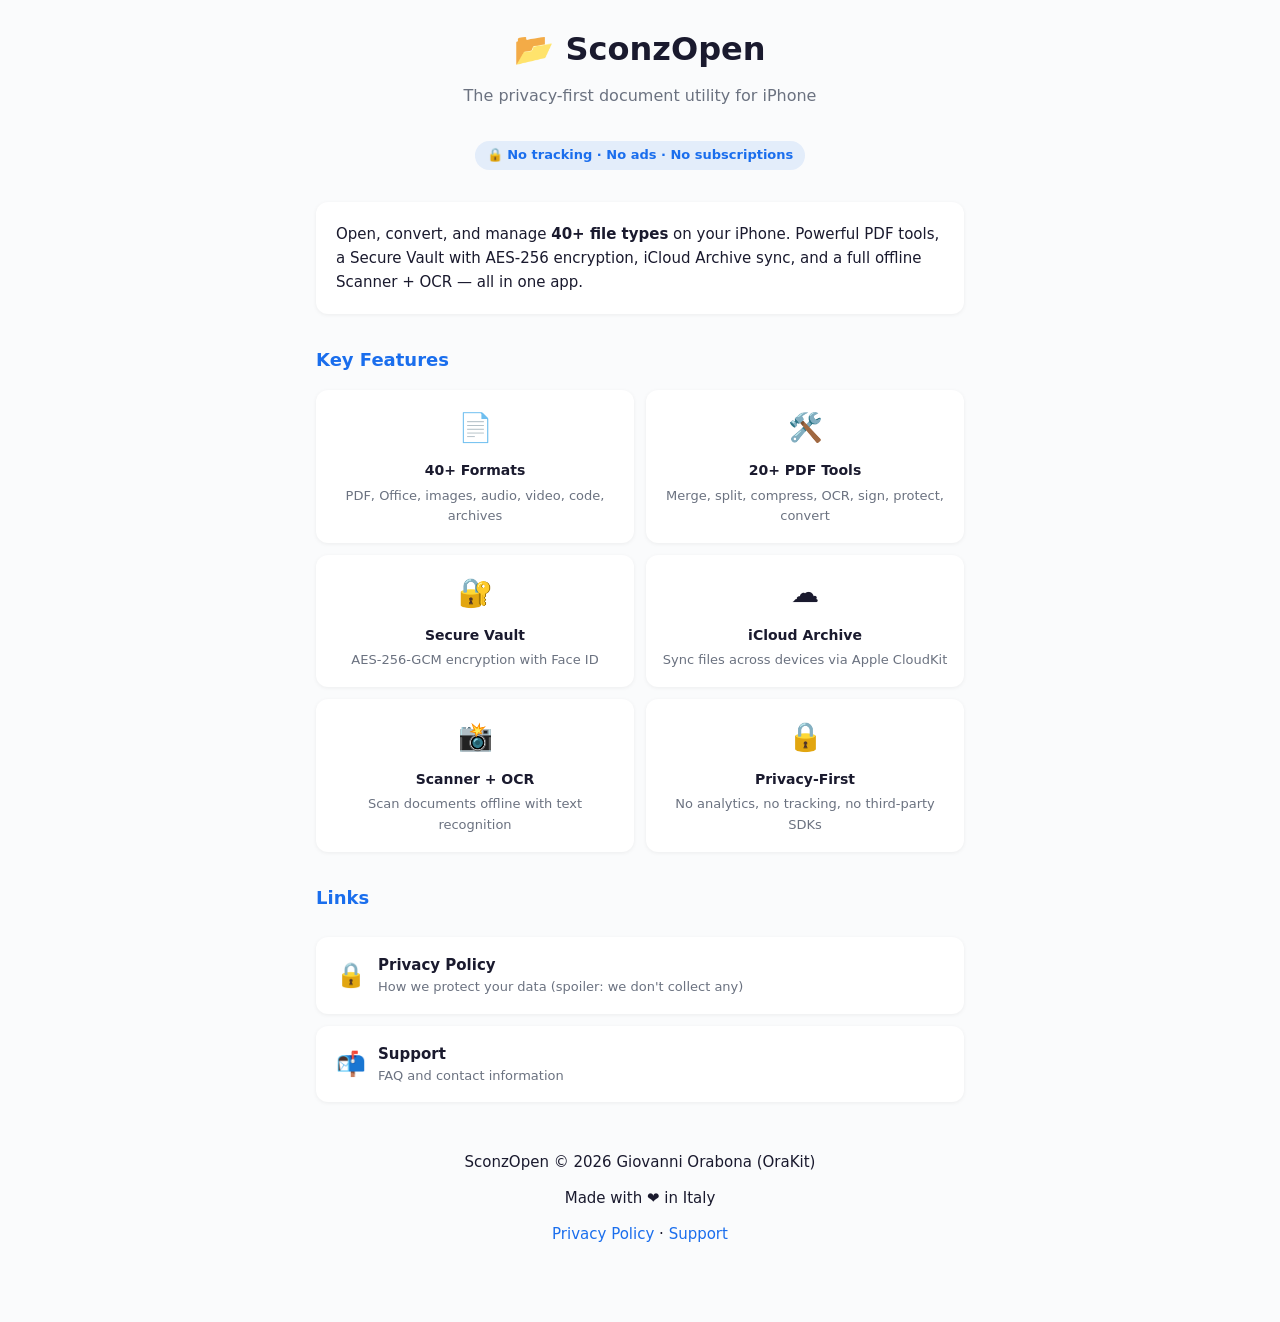
==== index.html @ a2bb9e18 "Initial commit: SconzOpen privacy, support & landing pages" ====
<!DOCTYPE html>
<html lang="en">
<head>
    <meta charset="UTF-8">
    <meta name="viewport" content="width=device-width, initial-scale=1.0">
    <title>SconzOpen — Document Utility for iOS</title>
    <meta name="description" content="SconzOpen: open, convert, and manage 40+ file types on iPhone. PDF tools, Secure Vault, iCloud Archive. Privacy-first, no tracking.">
    <style>
        :root {
            --ocean: #1A6EED;
            --bg: #FAFBFC;
            --card: #FFFFFF;
            --ink: #1A1A2E;
            --secondary: #6B7280;
        }
        @media (prefers-color-scheme: dark) {
            :root {
                --bg: #0F0F14;
                --card: #1C1C24;
                --ink: #F0F0F5;
                --secondary: #9CA3AF;
            }
        }
        * { margin: 0; padding: 0; box-sizing: border-box; }
        body {
            font-family: -apple-system, BlinkMacSystemFont, 'SF Pro Text', system-ui, sans-serif;
            background: var(--bg);
            color: var(--ink);
            line-height: 1.6;
            padding: 24px 16px 64px;
            max-width: 680px;
            margin: 0 auto;
        }
        h1 {
            font-size: 32px;
            font-weight: 700;
            margin-bottom: 8px;
            text-align: center;
        }
        .tagline {
            text-align: center;
            color: var(--secondary);
            font-size: 16px;
            margin-bottom: 32px;
        }
        h2 {
            font-size: 18px;
            font-weight: 600;
            margin-top: 32px;
            margin-bottom: 12px;
            color: var(--ocean);
        }
        p, li {
            font-size: 15px;
            color: var(--ink);
            margin-bottom: 12px;
        }
        ul {
            padding-left: 20px;
            margin-bottom: 16px;
        }
        .badge {
            display: block;
            text-align: center;
            margin-bottom: 32px;
        }
        .badge span {
            display: inline-block;
            background: rgba(26, 110, 237, 0.1);
            color: var(--ocean);
            font-size: 13px;
            font-weight: 600;
            padding: 4px 12px;
            border-radius: 20px;
        }
        .card {
            background: var(--card);
            border-radius: 12px;
            padding: 20px;
            margin: 16px 0;
            box-shadow: 0 1px 4px rgba(0,0,0,0.06);
        }
        .card p:last-child { margin-bottom: 0; }
        .feature-grid {
            display: grid;
            grid-template-columns: 1fr 1fr;
            gap: 12px;
            margin: 16px 0;
        }
        .feature-card {
            background: var(--card);
            border-radius: 12px;
            padding: 16px;
            box-shadow: 0 1px 4px rgba(0,0,0,0.06);
            text-align: center;
        }
        .feature-card .emoji {
            font-size: 28px;
            margin-bottom: 8px;
        }
        .feature-card h3 {
            font-size: 14px;
            font-weight: 600;
            margin-bottom: 4px;
        }
        .feature-card p {
            font-size: 13px;
            color: var(--secondary);
            margin-bottom: 0;
        }
        .links {
            display: flex;
            flex-direction: column;
            gap: 12px;
            margin-top: 24px;
        }
        .link-card {
            display: flex;
            align-items: center;
            gap: 12px;
            background: var(--card);
            border-radius: 12px;
            padding: 16px 20px;
            box-shadow: 0 1px 4px rgba(0,0,0,0.06);
            text-decoration: none;
            color: var(--ink);
            transition: box-shadow 0.2s;
        }
        .link-card:hover { box-shadow: 0 2px 8px rgba(0,0,0,0.12); }
        .link-card .emoji { font-size: 24px; }
        .link-card .label {
            font-size: 15px;
            font-weight: 600;
        }
        .link-card .desc {
            font-size: 13px;
            color: var(--secondary);
            margin-bottom: 0;
        }
        .app-store-btn {
            display: block;
            text-align: center;
            margin-top: 32px;
        }
        .app-store-btn a {
            display: inline-block;
            background: var(--ocean);
            color: #FFFFFF;
            font-size: 16px;
            font-weight: 600;
            padding: 14px 32px;
            border-radius: 14px;
            text-decoration: none;
            transition: opacity 0.2s;
        }
        .app-store-btn a:hover { opacity: 0.85; }
        footer {
            margin-top: 48px;
            text-align: center;
            color: var(--secondary);
            font-size: 13px;
        }
        footer a { color: var(--ocean); text-decoration: none; }
        footer a:hover { text-decoration: underline; }
    </style>
</head>
<body>

<h1>📂 SconzOpen</h1>
<p class="tagline">The privacy-first document utility for iPhone</p>
<div class="badge"><span>🔒 No tracking · No ads · No subscriptions</span></div>

<div class="card">
<p>Open, convert, and manage <strong>40+ file types</strong> on your iPhone. Powerful PDF tools, a Secure Vault with AES-256 encryption, iCloud Archive sync, and a full offline Scanner + OCR — all in one app.</p>
</div>

<h2>Key Features</h2>
<div class="feature-grid">
    <div class="feature-card">
        <div class="emoji">📄</div>
        <h3>40+ Formats</h3>
        <p>PDF, Office, images, audio, video, code, archives</p>
    </div>
    <div class="feature-card">
        <div class="emoji">🛠️</div>
        <h3>20+ PDF Tools</h3>
        <p>Merge, split, compress, OCR, sign, protect, convert</p>
    </div>
    <div class="feature-card">
        <div class="emoji">🔐</div>
        <h3>Secure Vault</h3>
        <p>AES-256-GCM encryption with Face ID</p>
    </div>
    <div class="feature-card">
        <div class="emoji">☁️</div>
        <h3>iCloud Archive</h3>
        <p>Sync files across devices via Apple CloudKit</p>
    </div>
    <div class="feature-card">
        <div class="emoji">📸</div>
        <h3>Scanner + OCR</h3>
        <p>Scan documents offline with text recognition</p>
    </div>
    <div class="feature-card">
        <div class="emoji">🔒</div>
        <h3>Privacy-First</h3>
        <p>No analytics, no tracking, no third-party SDKs</p>
    </div>
</div>

<h2>Links</h2>
<div class="links">
    <a href="privacy.html" class="link-card">
        <span class="emoji">🔒</span>
        <div>
            <div class="label">Privacy Policy</div>
            <p class="desc">How we protect your data (spoiler: we don't collect any)</p>
        </div>
    </a>
    <a href="support.html" class="link-card">
        <span class="emoji">📬</span>
        <div>
            <div class="label">Support</div>
            <p class="desc">FAQ and contact information</p>
        </div>
    </a>
</div>

<footer>
    <p>SconzOpen &copy; 2026 Giovanni Orabona (OraKit)</p>
    <p>Made with ❤️ in Italy</p>
    <p style="margin-top: 8px;">
        <a href="privacy.html">Privacy Policy</a> · <a href="support.html">Support</a>
    </p>
</footer>

</body>
</html>
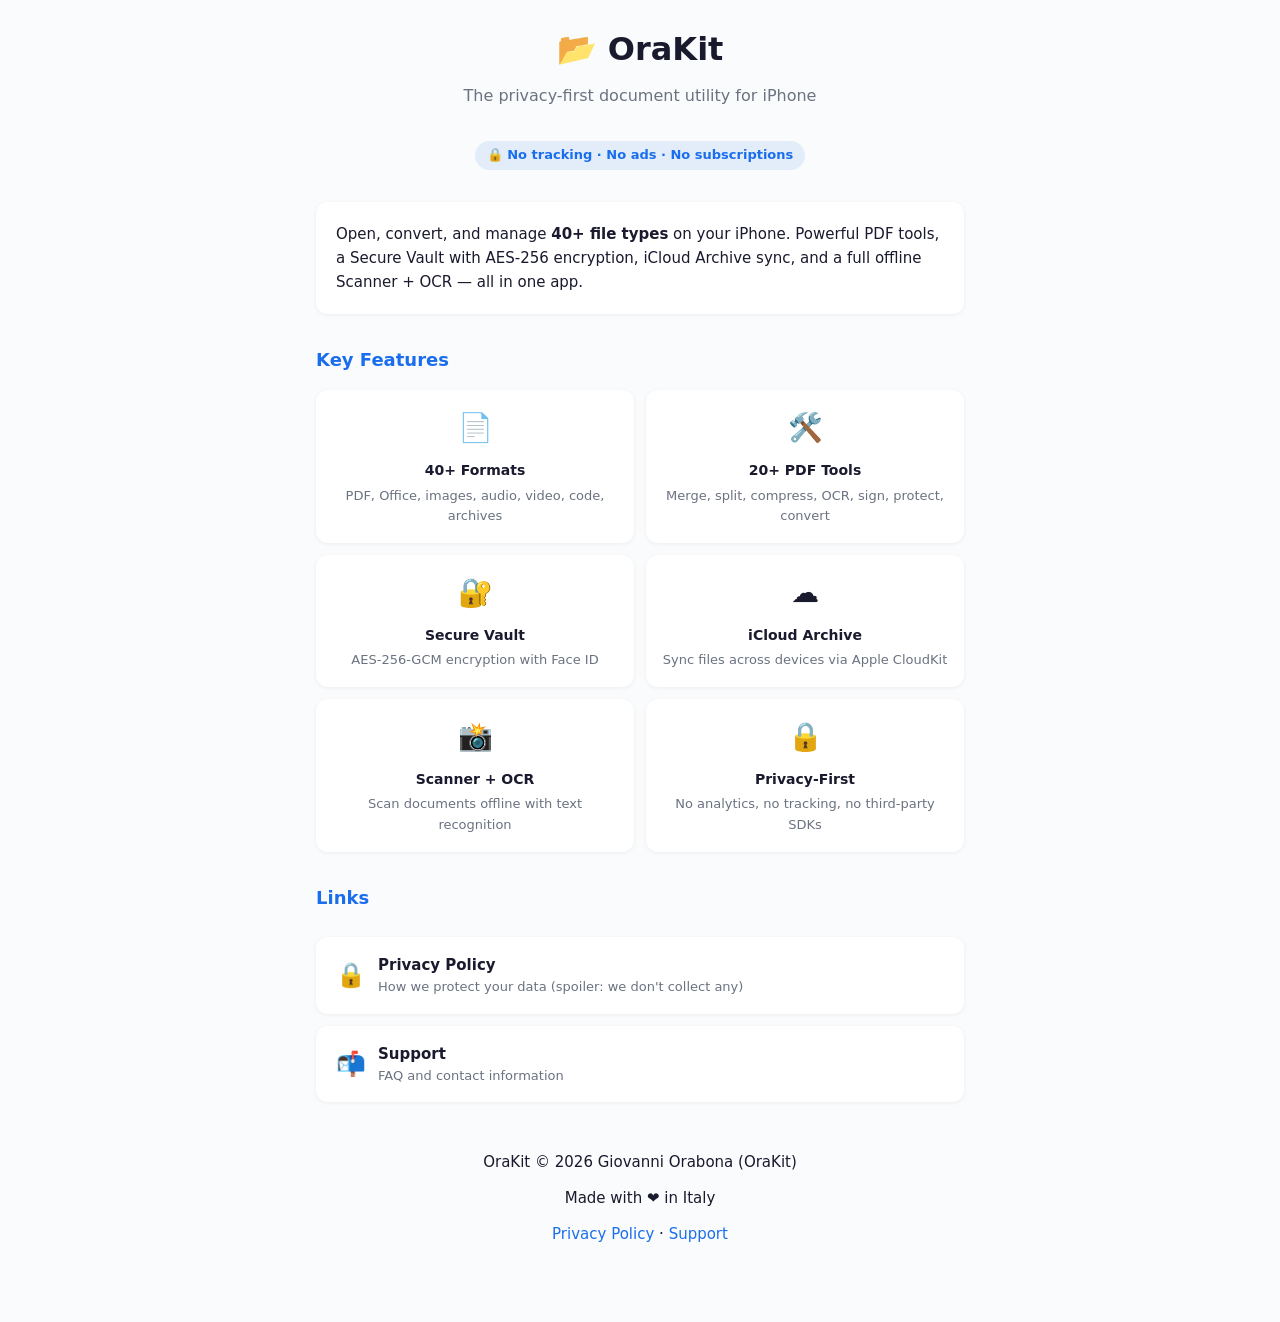
==== commit c6f0787d: "Rename SconzOpen to OraKit across all pages" ====
--- a/index.html
+++ b/index.html
@@ -3,8 +3,8 @@
 <head>
     <meta charset="UTF-8">
     <meta name="viewport" content="width=device-width, initial-scale=1.0">
-    <title>SconzOpen — Document Utility for iOS</title>
-    <meta name="description" content="SconzOpen: open, convert, and manage 40+ file types on iPhone. PDF tools, Secure Vault, iCloud Archive. Privacy-first, no tracking.">
+    <title>OraKit — Document Utility for iOS</title>
+    <meta name="description" content="OraKit: open, convert, and manage 40+ file types on iPhone. PDF tools, Secure Vault, iCloud Archive. Privacy-first, no tracking.">
     <style>
         :root {
             --ocean: #1A6EED;
@@ -166,7 +166,7 @@
 </head>
 <body>
 
-<h1>📂 SconzOpen</h1>
+<h1>📂 OraKit</h1>
 <p class="tagline">The privacy-first document utility for iPhone</p>
 <div class="badge"><span>🔒 No tracking · No ads · No subscriptions</span></div>
 
@@ -227,7 +227,7 @@
 </div>
 
 <footer>
-    <p>SconzOpen &copy; 2026 Giovanni Orabona (OraKit)</p>
+    <p>OraKit &copy; 2026 Giovanni Orabona (OraKit)</p>
     <p>Made with ❤️ in Italy</p>
     <p style="margin-top: 8px;">
         <a href="privacy.html">Privacy Policy</a> · <a href="support.html">Support</a>
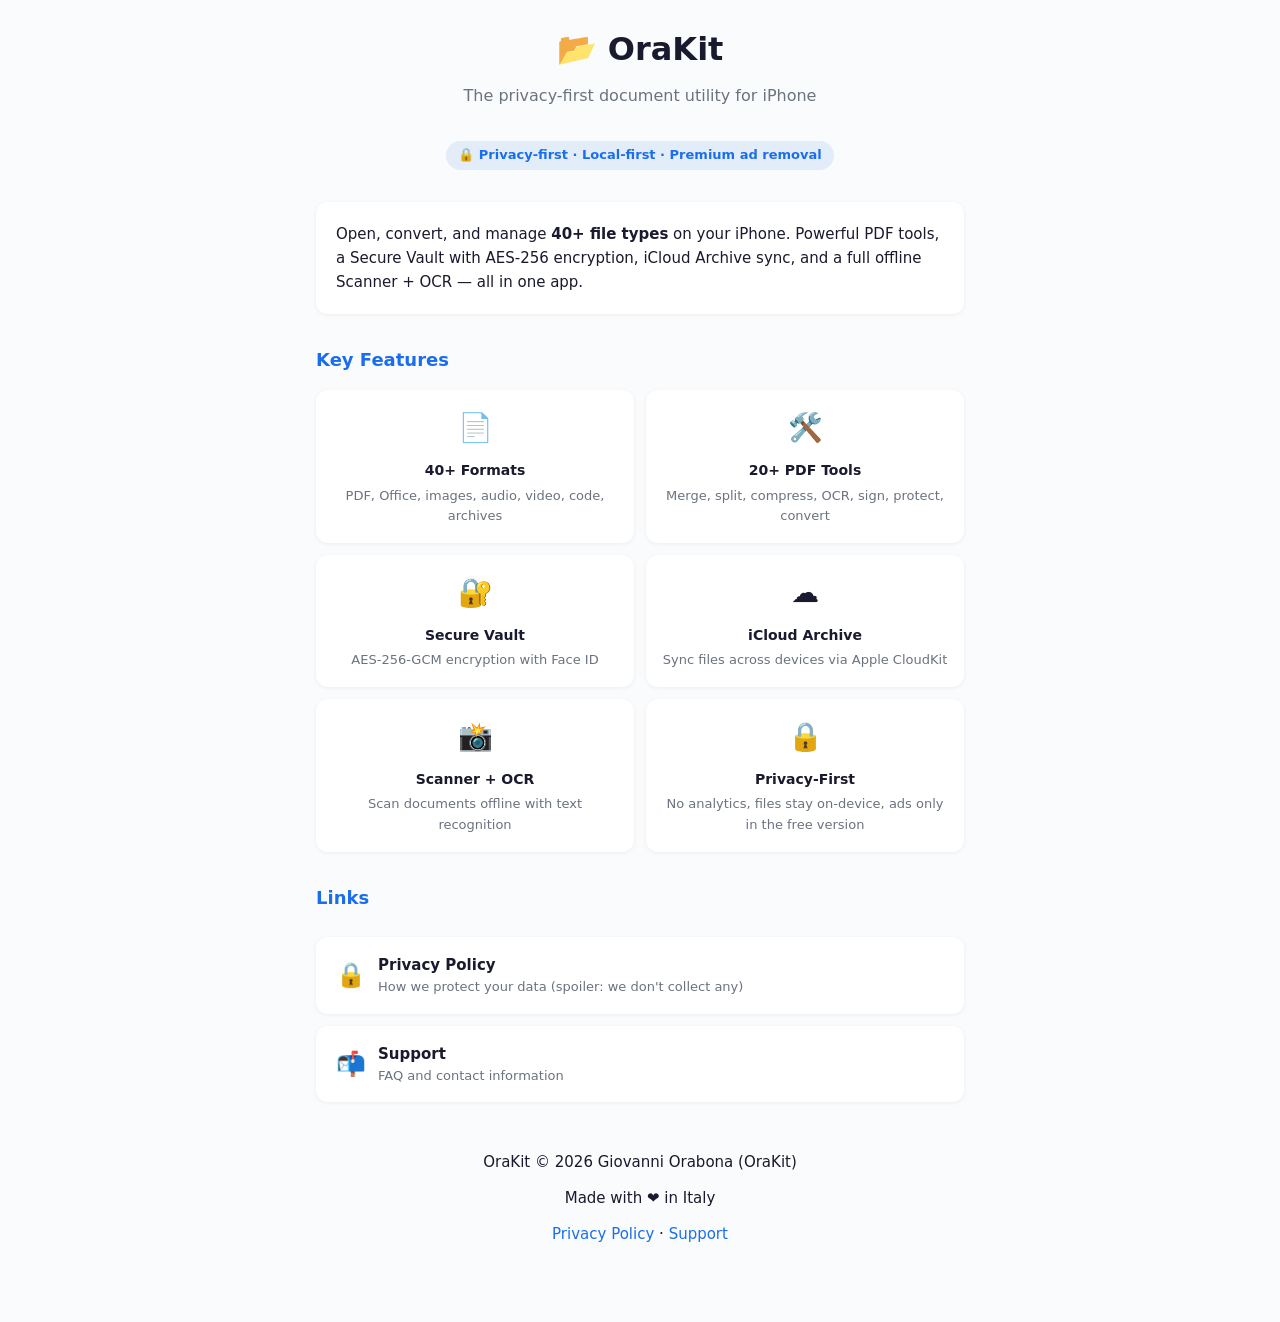
==== commit bb948e62: "Align site copy with ads and premium model" ====
--- a/index.html
+++ b/index.html
@@ -4,7 +4,7 @@
     <meta charset="UTF-8">
     <meta name="viewport" content="width=device-width, initial-scale=1.0">
     <title>OraKit — Document Utility for iOS</title>
-    <meta name="description" content="OraKit: open, convert, and manage 40+ file types on iPhone. PDF tools, Secure Vault, iCloud Archive. Privacy-first, no tracking.">
+    <meta name="description" content="OraKit: open, convert, and manage 40+ file types on iPhone. PDF tools, Secure Vault, iCloud Archive. Privacy-first, local-first file utility.">
     <style>
         :root {
             --ocean: #1A6EED;
@@ -168,7 +168,7 @@
 
 <h1>📂 OraKit</h1>
 <p class="tagline">The privacy-first document utility for iPhone</p>
-<div class="badge"><span>🔒 No tracking · No ads · No subscriptions</span></div>
+<div class="badge"><span>🔒 Privacy-first · Local-first · Premium ad removal</span></div>
 
 <div class="card">
 <p>Open, convert, and manage <strong>40+ file types</strong> on your iPhone. Powerful PDF tools, a Secure Vault with AES-256 encryption, iCloud Archive sync, and a full offline Scanner + OCR — all in one app.</p>
@@ -204,7 +204,7 @@
     <div class="feature-card">
         <div class="emoji">🔒</div>
         <h3>Privacy-First</h3>
-        <p>No analytics, no tracking, no third-party SDKs</p>
+        <p>No analytics, files stay on-device, ads only in the free version</p>
     </div>
 </div>
 
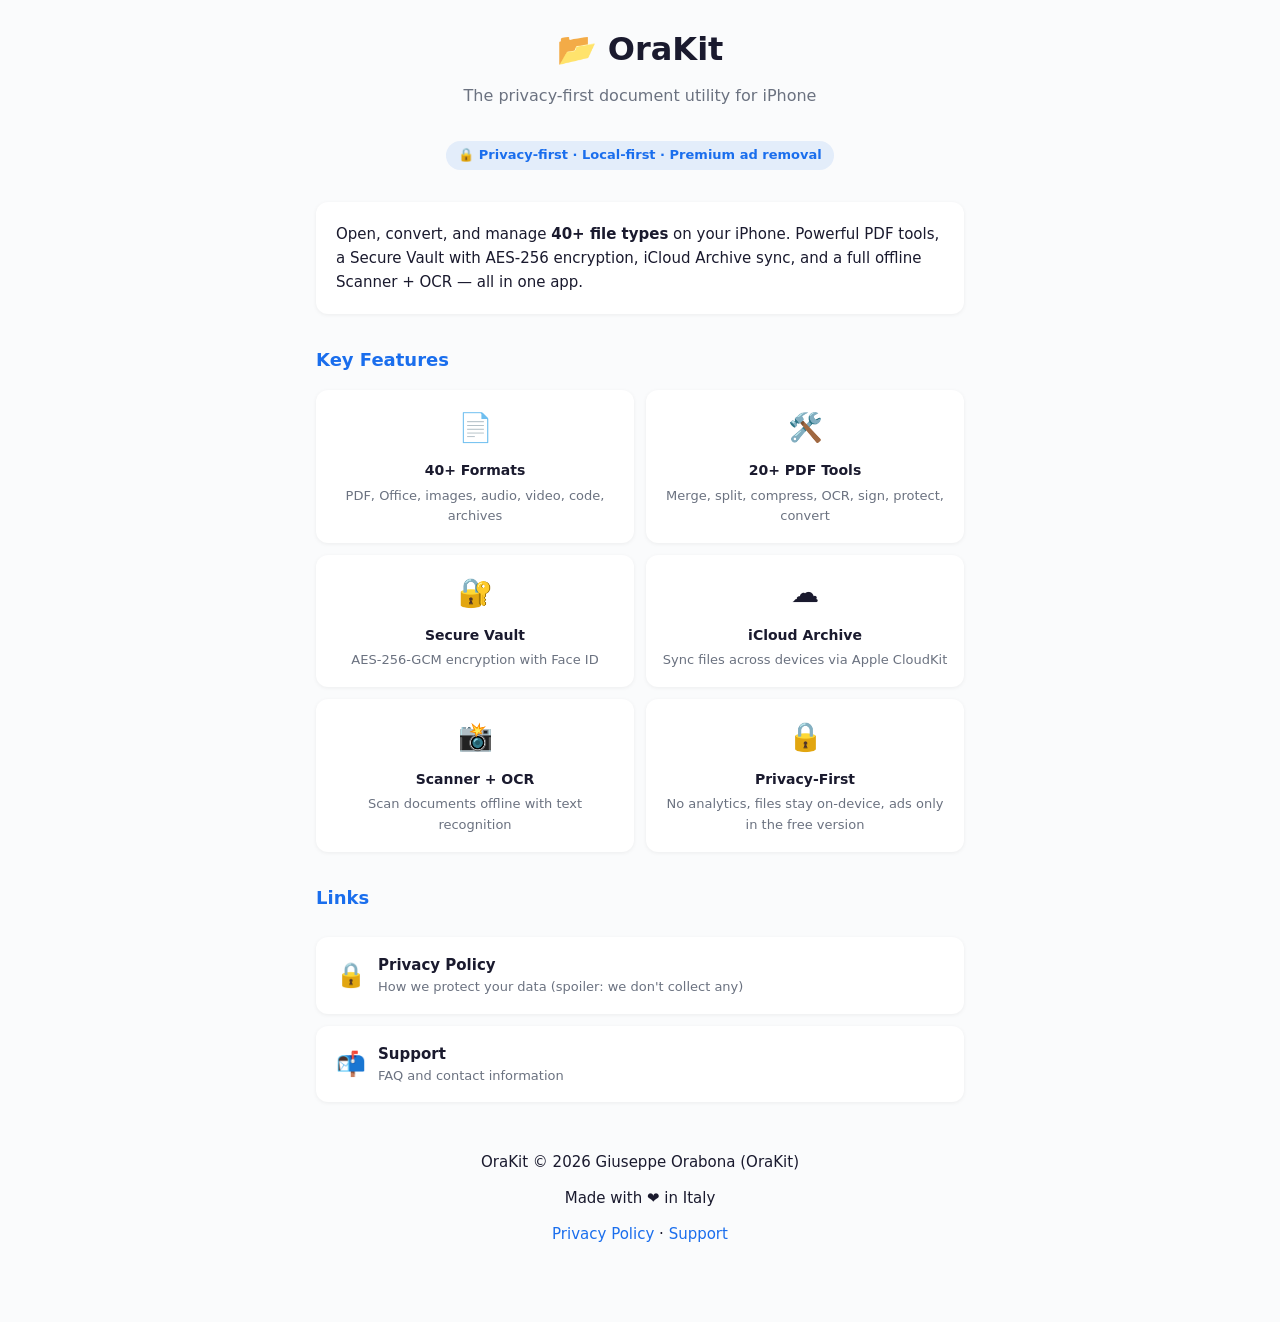
==== commit cf3b0940: "Update public developer name to Giuseppe Orabona" ====
--- a/index.html
+++ b/index.html
@@ -227,7 +227,7 @@
 </div>
 
 <footer>
-    <p>OraKit &copy; 2026 Giovanni Orabona (OraKit)</p>
+    <p>OraKit &copy; 2026 Giuseppe Orabona (OraKit)</p>
     <p>Made with ❤️ in Italy</p>
     <p style="margin-top: 8px;">
         <a href="privacy.html">Privacy Policy</a> · <a href="support.html">Support</a>
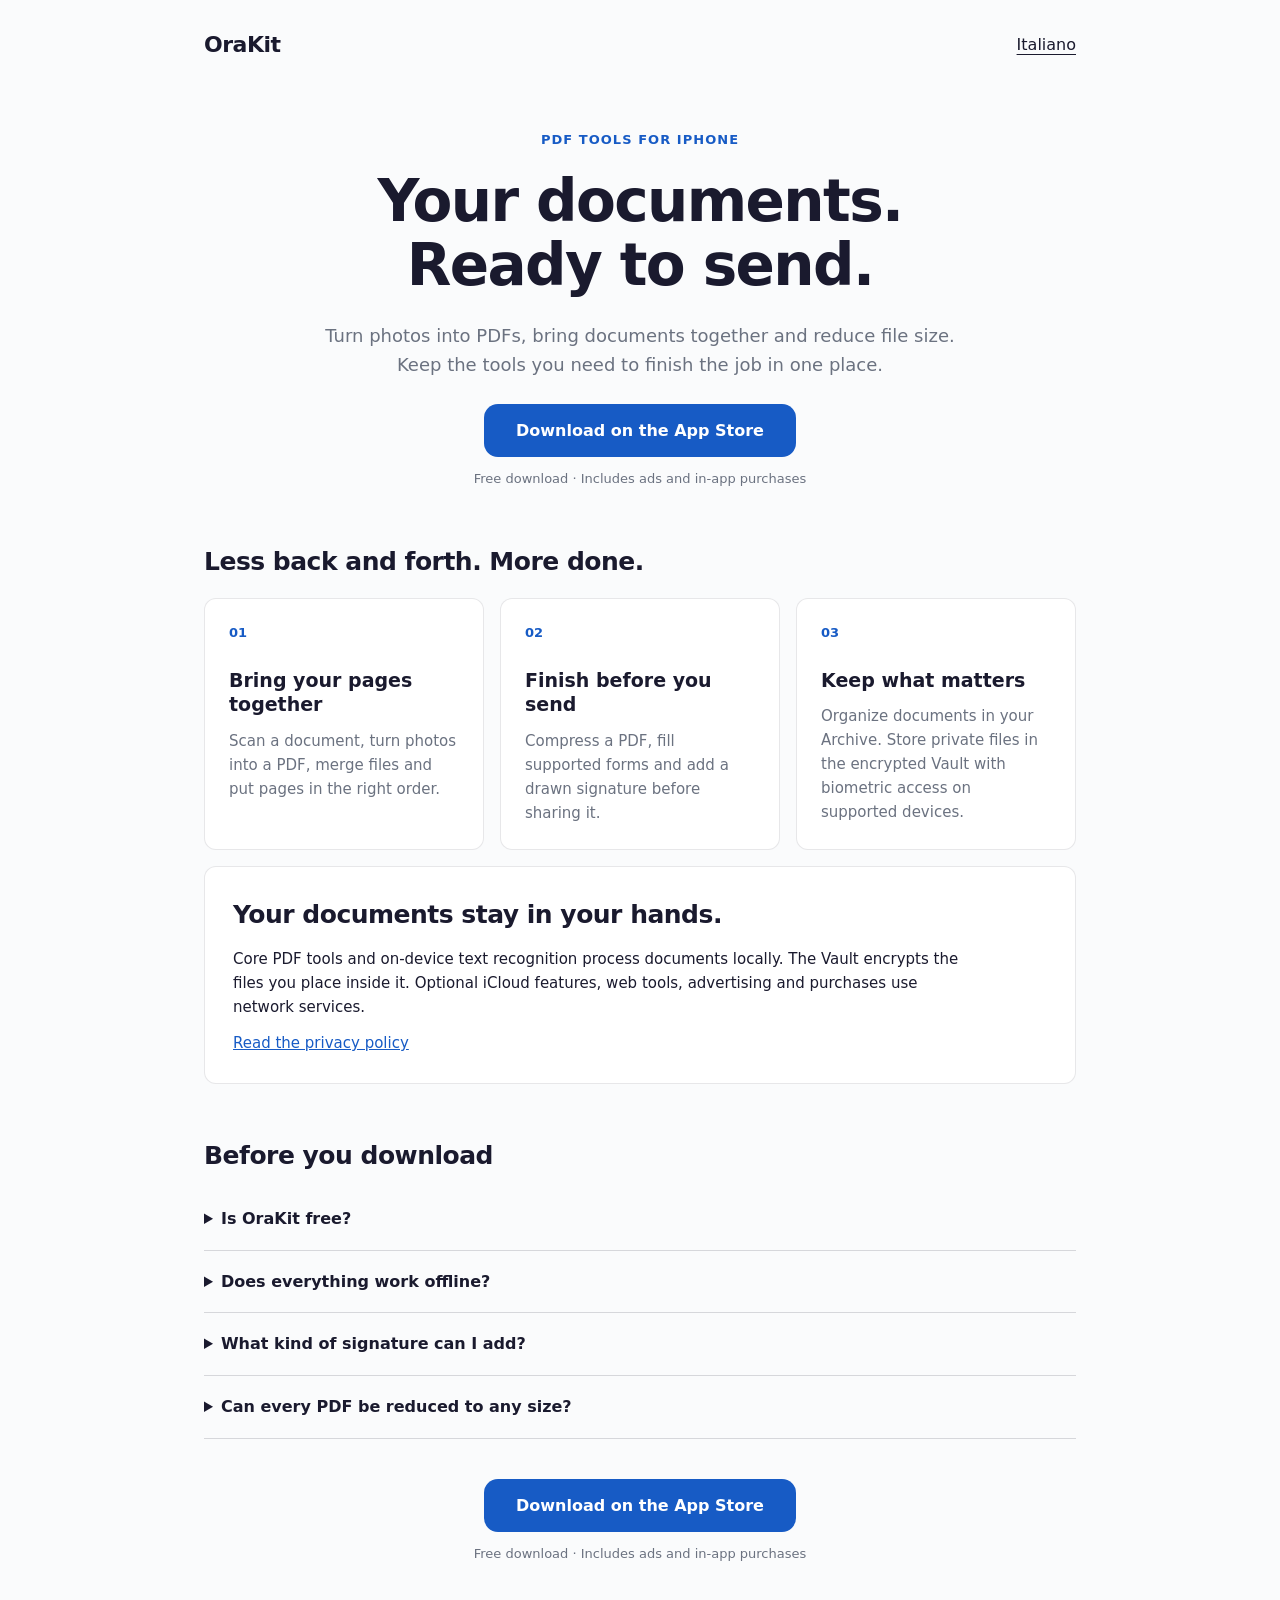
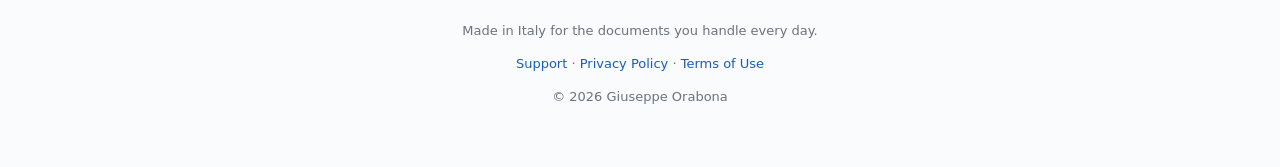
==== commit e2920ac9: "Add files via upload" ====
--- a/index.html
+++ b/index.html
@@ -1,238 +1,38 @@
 <!DOCTYPE html>
 <html lang="en">
 <head>
-    <meta charset="UTF-8">
-    <meta name="viewport" content="width=device-width, initial-scale=1.0">
-    <title>OraKit — Document Utility for iOS</title>
-    <meta name="description" content="OraKit: open, convert, and manage 40+ file types on iPhone. PDF tools, Secure Vault, iCloud Archive. Privacy-first, local-first file utility.">
-    <style>
-        :root {
-            --ocean: #1A6EED;
-            --bg: #FAFBFC;
-            --card: #FFFFFF;
-            --ink: #1A1A2E;
-            --secondary: #6B7280;
-        }
-        @media (prefers-color-scheme: dark) {
-            :root {
-                --bg: #0F0F14;
-                --card: #1C1C24;
-                --ink: #F0F0F5;
-                --secondary: #9CA3AF;
-            }
-        }
-        * { margin: 0; padding: 0; box-sizing: border-box; }
-        body {
-            font-family: -apple-system, BlinkMacSystemFont, 'SF Pro Text', system-ui, sans-serif;
-            background: var(--bg);
-            color: var(--ink);
-            line-height: 1.6;
-            padding: 24px 16px 64px;
-            max-width: 680px;
-            margin: 0 auto;
-        }
-        h1 {
-            font-size: 32px;
-            font-weight: 700;
-            margin-bottom: 8px;
-            text-align: center;
-        }
-        .tagline {
-            text-align: center;
-            color: var(--secondary);
-            font-size: 16px;
-            margin-bottom: 32px;
-        }
-        h2 {
-            font-size: 18px;
-            font-weight: 600;
-            margin-top: 32px;
-            margin-bottom: 12px;
-            color: var(--ocean);
-        }
-        p, li {
-            font-size: 15px;
-            color: var(--ink);
-            margin-bottom: 12px;
-        }
-        ul {
-            padding-left: 20px;
-            margin-bottom: 16px;
-        }
-        .badge {
-            display: block;
-            text-align: center;
-            margin-bottom: 32px;
-        }
-        .badge span {
-            display: inline-block;
-            background: rgba(26, 110, 237, 0.1);
-            color: var(--ocean);
-            font-size: 13px;
-            font-weight: 600;
-            padding: 4px 12px;
-            border-radius: 20px;
-        }
-        .card {
-            background: var(--card);
-            border-radius: 12px;
-            padding: 20px;
-            margin: 16px 0;
-            box-shadow: 0 1px 4px rgba(0,0,0,0.06);
-        }
-        .card p:last-child { margin-bottom: 0; }
-        .feature-grid {
-            display: grid;
-            grid-template-columns: 1fr 1fr;
-            gap: 12px;
-            margin: 16px 0;
-        }
-        .feature-card {
-            background: var(--card);
-            border-radius: 12px;
-            padding: 16px;
-            box-shadow: 0 1px 4px rgba(0,0,0,0.06);
-            text-align: center;
-        }
-        .feature-card .emoji {
-            font-size: 28px;
-            margin-bottom: 8px;
-        }
-        .feature-card h3 {
-            font-size: 14px;
-            font-weight: 600;
-            margin-bottom: 4px;
-        }
-        .feature-card p {
-            font-size: 13px;
-            color: var(--secondary);
-            margin-bottom: 0;
-        }
-        .links {
-            display: flex;
-            flex-direction: column;
-            gap: 12px;
-            margin-top: 24px;
-        }
-        .link-card {
-            display: flex;
-            align-items: center;
-            gap: 12px;
-            background: var(--card);
-            border-radius: 12px;
-            padding: 16px 20px;
-            box-shadow: 0 1px 4px rgba(0,0,0,0.06);
-            text-decoration: none;
-            color: var(--ink);
-            transition: box-shadow 0.2s;
-        }
-        .link-card:hover { box-shadow: 0 2px 8px rgba(0,0,0,0.12); }
-        .link-card .emoji { font-size: 24px; }
-        .link-card .label {
-            font-size: 15px;
-            font-weight: 600;
-        }
-        .link-card .desc {
-            font-size: 13px;
-            color: var(--secondary);
-            margin-bottom: 0;
-        }
-        .app-store-btn {
-            display: block;
-            text-align: center;
-            margin-top: 32px;
-        }
-        .app-store-btn a {
-            display: inline-block;
-            background: var(--ocean);
-            color: #FFFFFF;
-            font-size: 16px;
-            font-weight: 600;
-            padding: 14px 32px;
-            border-radius: 14px;
-            text-decoration: none;
-            transition: opacity 0.2s;
-        }
-        .app-store-btn a:hover { opacity: 0.85; }
-        footer {
-            margin-top: 48px;
-            text-align: center;
-            color: var(--secondary);
-            font-size: 13px;
-        }
-        footer a { color: var(--ocean); text-decoration: none; }
-        footer a:hover { text-decoration: underline; }
-    </style>
+<meta charset="UTF-8">
+<meta name="viewport" content="width=device-width, initial-scale=1.0">
+<meta name="color-scheme" content="light dark">
+<title>OraKit — Scan, merge and sign PDFs on iPhone</title>
+<meta name="description" content="Scan, merge, compress and sign PDF documents on iPhone. Organize your files and protect private documents in an encrypted Vault. Free download with in-app purchases.">
+<link rel="canonical" href="https://orabona-labs.github.io/orakit-site/">
+<link rel="alternate" hreflang="en" href="https://orabona-labs.github.io/orakit-site/">
+<link rel="alternate" hreflang="it" href="https://orabona-labs.github.io/orakit-site/it/">
+<link rel="alternate" hreflang="x-default" href="https://orabona-labs.github.io/orakit-site/">
+<meta property="og:title" content="OraKit — Scan, merge and sign PDFs on iPhone">
+<meta property="og:description" content="Scan, merge, compress and sign PDF documents on iPhone. Organize your files and protect private documents in an encrypted Vault. Free download with in-app purchases.">
+<meta property="og:url" content="https://orabona-labs.github.io/orakit-site/">
+<meta property="og:type" content="website">
+<link rel="stylesheet" href="landing.css">
 </head>
 <body>
-
-<h1>📂 OraKit</h1>
-<p class="tagline">The privacy-first document utility for iPhone</p>
-<div class="badge"><span>🔒 Privacy-first · Local-first · Premium ad removal</span></div>
-
-<div class="card">
-<p>Open, convert, and manage <strong>40+ file types</strong> on your iPhone. Powerful PDF tools, a Secure Vault with AES-256 encryption, iCloud Archive sync, and a full offline Scanner + OCR — all in one app.</p>
-</div>
-
-<h2>Key Features</h2>
-<div class="feature-grid">
-    <div class="feature-card">
-        <div class="emoji">📄</div>
-        <h3>40+ Formats</h3>
-        <p>PDF, Office, images, audio, video, code, archives</p>
-    </div>
-    <div class="feature-card">
-        <div class="emoji">🛠️</div>
-        <h3>20+ PDF Tools</h3>
-        <p>Merge, split, compress, OCR, sign, protect, convert</p>
-    </div>
-    <div class="feature-card">
-        <div class="emoji">🔐</div>
-        <h3>Secure Vault</h3>
-        <p>AES-256-GCM encryption with Face ID</p>
-    </div>
-    <div class="feature-card">
-        <div class="emoji">☁️</div>
-        <h3>iCloud Archive</h3>
-        <p>Sync files across devices via Apple CloudKit</p>
-    </div>
-    <div class="feature-card">
-        <div class="emoji">📸</div>
-        <h3>Scanner + OCR</h3>
-        <p>Scan documents offline with text recognition</p>
-    </div>
-    <div class="feature-card">
-        <div class="emoji">🔒</div>
-        <h3>Privacy-First</h3>
-        <p>No analytics, files stay on-device, ads only in the free version</p>
-    </div>
-</div>
-
-<h2>Links</h2>
-<div class="links">
-    <a href="privacy.html" class="link-card">
-        <span class="emoji">🔒</span>
-        <div>
-            <div class="label">Privacy Policy</div>
-            <p class="desc">How we protect your data (spoiler: we don't collect any)</p>
-        </div>
-    </a>
-    <a href="support.html" class="link-card">
-        <span class="emoji">📬</span>
-        <div>
-            <div class="label">Support</div>
-            <p class="desc">FAQ and contact information</p>
-        </div>
-    </a>
-</div>
-
-<footer>
-    <p>OraKit &copy; 2026 Giuseppe Orabona (OraKit)</p>
-    <p>Made with ❤️ in Italy</p>
-    <p style="margin-top: 8px;">
-        <a href="privacy.html">Privacy Policy</a> · <a href="support.html">Support</a>
-    </p>
-</footer>
-
+<a class="skip" href="#main">Skip to content</a>
+<nav aria-label="Language"><strong>OraKit</strong><a href="it/" lang="it" hreflang="it">Italiano</a></nav>
+<main id="main">
+<header>
+<p class="eyebrow">PDF tools for iPhone</p>
+<h1>Your documents.<br>Ready to send.</h1>
+<p class="tagline">Turn photos into PDFs, bring documents together and reduce file size. Keep the tools you need to finish the job in one place.</p>
+<div class="app-store-btn"><a href="https://apps.apple.com/app/id6756546627">Download on the App Store</a></div>
+<p class="price-note">Free download · Includes ads and in-app purchases</p>
+</header>
+<section aria-labelledby="features"><h2 id="features">Less back and forth. More done.</h2><div class="feature-grid"><article class="feature-card"><span class="number">01</span><h3>Bring your pages together</h3><p>Scan a document, turn photos into a PDF, merge files and put pages in the right order.</p></article><article class="feature-card"><span class="number">02</span><h3>Finish before you send</h3><p>Compress a PDF, fill supported forms and add a drawn signature before sharing it.</p></article><article class="feature-card"><span class="number">03</span><h3>Keep what matters</h3><p>Organize documents in your Archive. Store private files in the encrypted Vault with biometric access on supported devices.</p></article></div></section>
+<section class="card" aria-labelledby="privacy"><h2 id="privacy" style="margin-top:0">Your documents stay in your hands.</h2><p>Core PDF tools and on-device text recognition process documents locally. The Vault encrypts the files you place inside it. Optional iCloud features, web tools, advertising and purchases use network services.</p><p><a href="privacy.html" style="color:var(--ocean)">Read the privacy policy</a></p></section>
+<section aria-labelledby="faq"><h2 id="faq">Before you download</h2><details><summary>Is OraKit free?</summary><p>You can download OraKit for free. The free version includes ads; some advanced tools require Pro or an available rewarded video unlock. Check the app for current access options and prices.</p></details><details><summary>Does everything work offline?</summary><p>Many document tools work on your device. Features that retrieve web content, iCloud services, advertising and App Store purchases require a connection.</p></details><details><summary>What kind of signature can I add?</summary><p>You can draw a signature and place it on a PDF. This is not a qualified digital signature service.</p></details><details><summary>Can every PDF be reduced to any size?</summary><p>No. The result depends on the document and its contents. Compression can affect quality; inspect your PDF before sending it.</p></details></section>
+<div style="margin-top:40px"><div class="app-store-btn"><a href="https://apps.apple.com/app/id6756546627">Download on the App Store</a></div></div>
+<p class="price-note">Free download · Includes ads and in-app purchases</p>
+</main>
+<footer><p>Made in Italy for the documents you handle every day.</p><p><a href="support.html">Support</a> · <a href="privacy.html">Privacy Policy</a> · <a href="terms.html">Terms of Use</a></p><p>© 2026 Giuseppe Orabona</p></footer>
 </body>
 </html>
--- a/landing.css
+++ b/landing.css
@@ -0,0 +1,187 @@
+
+        :root {
+            --ocean: #1A6EED;
+            --bg: #FAFBFC;
+            --card: #FFFFFF;
+            --ink: #1A1A2E;
+            --secondary: #6B7280;
+        }
+        @media (prefers-color-scheme: dark) {
+            :root {
+                --bg: #0F0F14;
+                --card: #1C1C24;
+                --ink: #F0F0F5;
+                --secondary: #9CA3AF;
+            }
+        }
+        * { margin: 0; padding: 0; box-sizing: border-box; }
+        body {
+            font-family: -apple-system, BlinkMacSystemFont, 'SF Pro Text', system-ui, sans-serif;
+            background: var(--bg);
+            color: var(--ink);
+            line-height: 1.6;
+            padding: 24px 16px 64px;
+            max-width: 680px;
+            margin: 0 auto;
+        }
+        h1 {
+            font-size: 32px;
+            font-weight: 700;
+            margin-bottom: 8px;
+            text-align: center;
+        }
+        .tagline {
+            text-align: center;
+            color: var(--secondary);
+            font-size: 16px;
+            margin-bottom: 32px;
+        }
+        h2 {
+            font-size: 18px;
+            font-weight: 600;
+            margin-top: 32px;
+            margin-bottom: 12px;
+            color: var(--ocean);
+        }
+        p, li {
+            font-size: 15px;
+            color: var(--ink);
+            margin-bottom: 12px;
+        }
+        ul {
+            padding-left: 20px;
+            margin-bottom: 16px;
+        }
+        .badge {
+            display: block;
+            text-align: center;
+            margin-bottom: 32px;
+        }
+        .badge span {
+            display: inline-block;
+            background: rgba(26, 110, 237, 0.1);
+            color: var(--ocean);
+            font-size: 13px;
+            font-weight: 600;
+            padding: 4px 12px;
+            border-radius: 20px;
+        }
+        .card {
+            background: var(--card);
+            border-radius: 12px;
+            padding: 20px;
+            margin: 16px 0;
+            box-shadow: 0 1px 4px rgba(0,0,0,0.06);
+        }
+        .card p:last-child { margin-bottom: 0; }
+        .feature-grid {
+            display: grid;
+            grid-template-columns: 1fr 1fr;
+            gap: 12px;
+            margin: 16px 0;
+        }
+        .feature-card {
+            background: var(--card);
+            border-radius: 12px;
+            padding: 16px;
+            box-shadow: 0 1px 4px rgba(0,0,0,0.06);
+            text-align: center;
+        }
+        .feature-card .emoji {
+            font-size: 28px;
+            margin-bottom: 8px;
+        }
+        .feature-card h3 {
+            font-size: 14px;
+            font-weight: 600;
+            margin-bottom: 4px;
+        }
+        .feature-card p {
+            font-size: 13px;
+            color: var(--secondary);
+            margin-bottom: 0;
+        }
+        .links {
+            display: flex;
+            flex-direction: column;
+            gap: 12px;
+            margin-top: 24px;
+        }
+        .link-card {
+            display: flex;
+            align-items: center;
+            gap: 12px;
+            background: var(--card);
+            border-radius: 12px;
+            padding: 16px 20px;
+            box-shadow: 0 1px 4px rgba(0,0,0,0.06);
+            text-decoration: none;
+            color: var(--ink);
+            transition: box-shadow 0.2s;
+        }
+        .link-card:hover { box-shadow: 0 2px 8px rgba(0,0,0,0.12); }
+        .link-card .emoji { font-size: 24px; }
+        .link-card .label {
+            font-size: 15px;
+            font-weight: 600;
+        }
+        .link-card .desc {
+            font-size: 13px;
+            color: var(--secondary);
+            margin-bottom: 0;
+        }
+        .app-store-btn {
+            display: block;
+            text-align: center;
+            margin-top: 32px;
+        }
+        .app-store-btn a {
+            display: inline-block;
+            background: var(--ocean);
+            color: #FFFFFF;
+            font-size: 16px;
+            font-weight: 600;
+            padding: 14px 32px;
+            border-radius: 14px;
+            text-decoration: none;
+            transition: opacity 0.2s;
+        }
+        .app-store-btn a:hover { opacity: 0.85; }
+        footer {
+            margin-top: 48px;
+            text-align: center;
+            color: var(--secondary);
+            font-size: 13px;
+        }
+        footer a { color: var(--ocean); text-decoration: none; }
+        footer a:hover { text-decoration: underline; }
+    
+:root { --ocean: #175bc5; }
+@media(prefers-color-scheme: dark) { :root { --ocean: #8abbff; } }
+body { max-width: 920px; padding: 24px 24px 48px; }
+nav { display:flex; justify-content:space-between; align-items:center; gap:20px; margin-bottom:64px; }
+nav a { color:var(--ink); text-underline-offset:4px; padding:8px 0; }
+nav strong { font-size:22px; letter-spacing:-.5px; }
+h1 { font-size:clamp(34px,6vw,58px); line-height:1.1; letter-spacing:-1.6px; max-width:760px; margin:0 auto 24px; text-wrap:balance; }
+.tagline { max-width:650px; margin:0 auto 24px; font-size:18px; }
+.eyebrow { text-align:center; color:var(--ocean); font-size:13px; font-weight:700; letter-spacing:.08em; text-transform:uppercase; margin-bottom:20px; }
+.app-store-btn { margin:0 0 12px; }
+.app-store-btn a { background:#175bc5; min-height:48px; }
+.price-note { text-align:center; color:var(--secondary); font-size:13px; margin-bottom:44px; }
+.feature-grid { grid-template-columns:repeat(3,minmax(0,1fr)); gap:16px; }
+.feature-card { text-align:left; padding:24px; border:1px solid color-mix(in srgb,var(--ink) 10%,transparent); box-shadow:none; }
+.feature-card h3 { font-size:19px; line-height:1.3; margin-bottom:12px; }
+.feature-card p { font-size:15px; }
+.number { font-size:13px; font-weight:700; color:var(--ocean); margin-bottom:24px; display:block; }
+h2 { font-size:25px; letter-spacing:-.5px; color:var(--ink); margin-top:52px; }
+.card { padding:28px; box-shadow:none; border:1px solid color-mix(in srgb,var(--ink) 10%,transparent); }
+.card p { max-width:740px; }
+summary { cursor:pointer; font-weight:600; padding:18px 0; }
+details { border-bottom:1px solid color-mix(in srgb,var(--ink) 16%,transparent); }
+details p { color:var(--secondary); }
+a:focus-visible,summary:focus-visible { outline:3px solid var(--ocean); outline-offset:5px; border-radius:4px; }
+.skip { position:absolute; top:-100px; }
+.skip:focus { top:8px; background:var(--card); padding:12px; z-index:2; }
+footer { margin-top:56px; }
+footer p { font-size:13px; color:var(--secondary); }
+@media(max-width:620px) { .feature-grid { grid-template-columns:1fr; } nav { margin-bottom:44px; } body { padding-inline:20px; } .feature-card { padding:22px; } .number { margin-bottom:12px; } }
